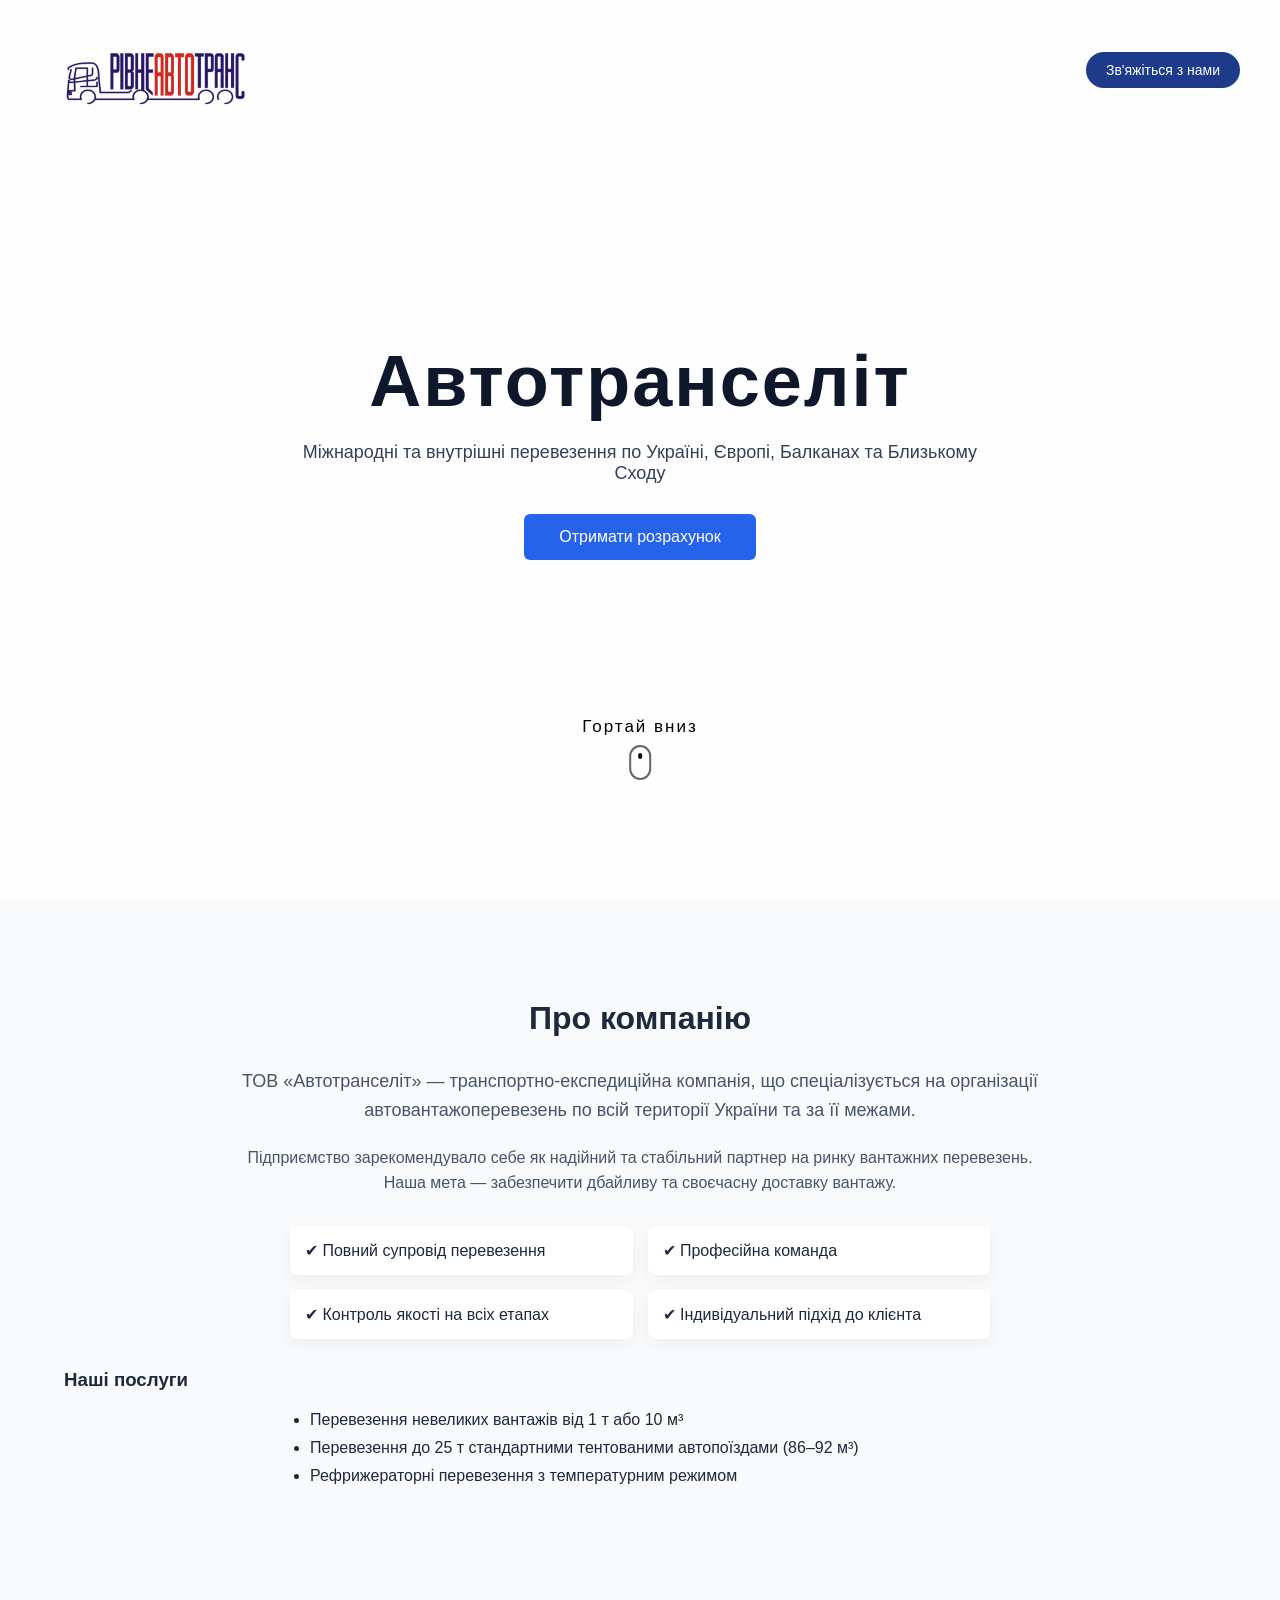
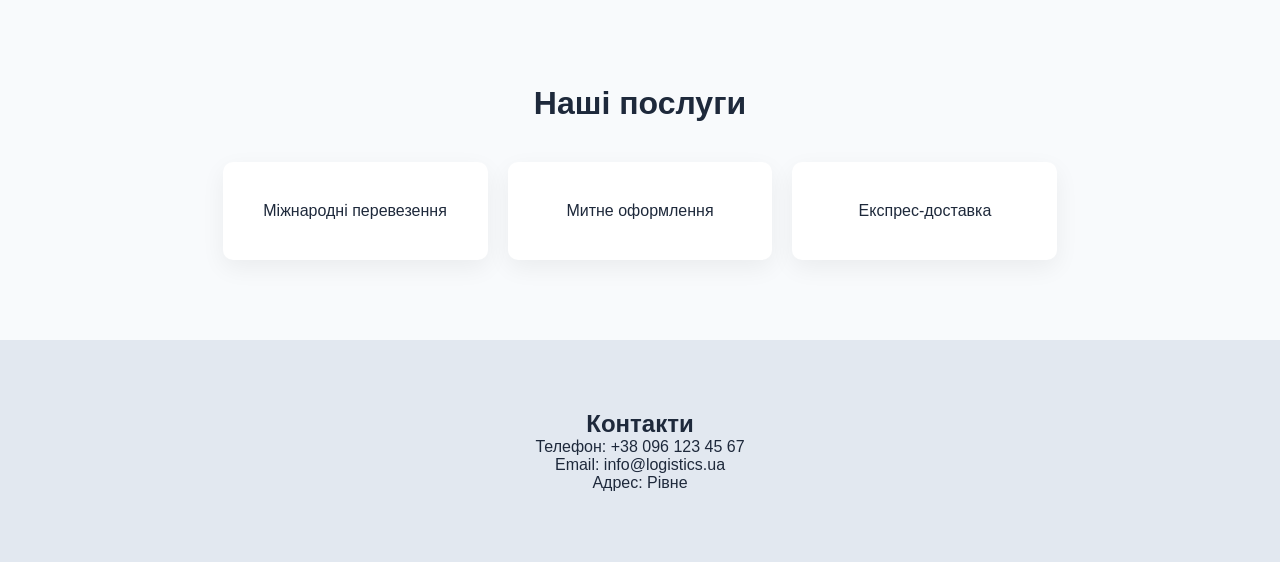
==== logistics_site/index.html @ 3e05ea36 "xz" ====
<!DOCTYPE html>
<html lang="ua">
<head>
    <meta charset="UTF-8">
    <meta name="viewport" content="width=device-width, initial-scale=1.0">
    <title>Логістична компанія</title>
    <link rel="stylesheet" href="style.css">
</head>
<body>

<header class="hero">

    <video autoplay muted loop playsinline class="video-bg">
        <source src="video/відео_стоянка.mp4" type="video/mp4">
    </video>

    <div class="overlay"></div>

    <div class="top-bar">
        <img src="images/photo_2026-02-17_17-40-34-removebg-preview.png" 
            alt="РівнеАвтоТранс" 
            class="logo">       

        <button class="header-btn">Зв'яжіться з нами</button>
    </div>


    <div class="hero-content">
        <h1 class="hero-title">Автотранселіт</h1>
        <p>Міжнародні та внутрішні перевезення по Україні, Європі, Балканах та Близькому Сходу</p>
        <button class="cta-btn">Отримати розрахунок</button>
    </div>

    <div class="scroll-indicator">
        <section id="contacts" class="services">
        <span>Гортай вниз</span>
        <div class="mouse"></div>
    </div>

</header>

<section class="about">
    <div class="container">

        <h2>Про компанію</h2>

        <p class="about-intro">
            ТОВ «Автотранселіт» — транспортно-експедиційна компанія,
            що спеціалізується на організації автовантажоперевезень
            по всій території України та за її межами.
        </p>

        <p>
            Підприємство зарекомендувало себе як надійний та стабільний
            партнер на ринку вантажних перевезень. Наша мета —
            забезпечити дбайливу та своєчасну доставку вантажу.
        </p>

        <div class="about-features">
            <div>✔ Повний супровід перевезення</div>
            <div>✔ Професійна команда</div>
            <div>✔ Контроль якості на всіх етапах</div>
            <div>✔ Індивідуальний підхід до клієнта</div>
        </div>

        <h3>Наші послуги</h3>

        <ul class="about-services">
            <li>Перевезення невеликих вантажів від 1 т або 10 м³</li>
            <li>Перевезення до 25 т стандартними тентованими автопоїздами (86–92 м³)</li>
            <li>Рефрижераторні перевезення з температурним режимом</li>
        </ul>

    </div>
</section>

<section class="services">
    <div class="container">
        <h2>Наші послуги</h2>
        <div class="service-list">
            <div class="card">Міжнародні перевезення</div>
            <div class="card">Митне оформлення</div>
            <div class="card">Експрес-доставка</div>
        </div>
    </div>
</section>

<section id="contacts" class="contacts">
    <div class="container">
        <h2>Контакти</h2>
        <p>Телефон: +38 096 123 45 67</p>
        <p>Email: info@logistics.ua</p>
        <p>Адрес: Рівне</p>
    </div>
</section>

<div class="modal" id="modal">
    <div class="modal-content">
        <span class="close-btn">&times;</span>
        <h2>Отримати розрахунок</h2>
        
        <input type="text" id="name" placeholder="Ваше ім’я">
        <input type="tel" id="phone" placeholder="Ваш телефон">
        
        <button id="sendBtn">Відправити</button>
    </div>
</div>

<script src="script.js"></script>

</body>
</html>
---- logistics_site/style.css ----
* {
    margin: 0;
    padding: 0;
    box-sizing: border-box;
    font-family: 'Segoe UI', sans-serif;
}

body {
    background: #f8fafc;
    color: #1e293b;
}

.container {
    width: 90%;
    max-width: 1200px;
    margin: auto;
}

header {
    background: linear-gradient(rgba(255,255,255,0.85), rgba(255,255,255,0.85)),
                url('https://images.unsplash.com/photo-1501706362039-c6e8096f5b15?auto=format&fit=crop&w=1600&q=80');
    background-size: cover;
    background-position: center;
    padding: 140px 0;
    text-align: center;
}

header h1 {
    font-size: 48px;
    margin-bottom: 20px;
    color: #0f172a;
}

header p {
    font-size: 18px;
    max-width: 700px;
    margin: auto;
    color: #334155;
}

.cta-btn {
    margin-top: 30px;
    padding: 14px 35px;
    background: #2563eb;
    color: white;
    border: none;
    font-size: 16px;
    cursor: pointer;
    border-radius: 6px;
    transition: 0.3s;
}

.cta-btn:hover {
    background: #1d4ed8;
}

.services {
    padding: 80px 0;
    text-align: center;
}

.services h2 {
    font-size: 32px;
    margin-bottom: 40px;
}

.service-list {
    display: flex;
    gap: 20px;
    justify-content: center;
}

.card {
    background: white;
    padding: 40px 20px;
    width: 23%;
    border-radius: 10px;
    box-shadow: 0 8px 25px rgba(0,0,0,0.06);
    transition: 0.3s;
}

.card:hover {
    transform: translateY(-8px);
}

.contacts {
    background: #e2e8f0;
    padding: 70px 0;
    text-align: center;
}

.hero {
    position: relative;
    height: 100vh;
    overflow: hidden;
    display: flex;
    align-items: center;
    justify-content: center;
    text-align: center;
}

.video-bg {
    position: absolute;
    top: 50%;
    left: 50%;
    width: 100%;
    height: 100%;
    object-fit: cover;
    transform: translate(-50%, -50%);
    z-index: -2;
}

.overlay {
    position: absolute;
    width: 100%;
    height: 100%;
    background: rgba(0, 0, 0, 0); /* можеш зробити темніше */
    z-index: -1;
}

.hero-content {
    position: relative;
    z-index: 2;
}

.top-bar {
    position: absolute;
    top: 20px;
    left: 40px;
    z-index: 3;
}

.logo {
    width: 250px;
}

.hero-content {
    position: relative;
    z-index: 2;
    text-align: center;
    color: white;
}


.hero-title {
    font-size: 72px;
    font-weight: 900;
    letter-spacing: 2px;
}

.scroll-indicator {
    position: absolute;
    bottom: 40px;
    left: 50%;  
    transform: translateX(-50%);
    text-align: center;
    color: rgb(0, 0, 0);
    font-size: 17px;
    letter-spacing: 2px;
    cursor: pointer;
}

.scroll-indicator:hover {
    opacity: 0.7;
}

.mouse {
    width: 22px;
    height: 35px;
    border: 2px solid rgb(101, 101, 101);
    border-radius: 12px;
    margin: 8px auto 0;
    position: relative;
}

.mouse::after {
    content: "";
    width: 4px;
    height: 6px;
    background: rgb(0, 0, 0);
    position: absolute;
    top: 6px;
    left: 50%;
    transform: translateX(-50%);
    border-radius: 2px;
    animation: scrollAnim 1.5s infinite;
}

@keyframes scrollAnim {
    0% { opacity: 1; top: 6px; }
    100% { opacity: 0; top: 18px; }
}

html {
    scroll-behavior: smooth;
}

.modal {
    position: fixed;
    inset: 0;
    background: rgba(0, 0, 0, 0.55);
    backdrop-filter: blur(6px);
    display: none;
    align-items: center;
    justify-content: center;
    z-index: 1000;
}

.modal.active {
    display: flex;
}

.modal-content {
    position: relative;
    background: white;
    padding: 40px;
    width: 400px;
    border-radius: 14px;
    box-shadow: 0 25px 60px rgba(0,0,0,0.25);
    animation: modalFade 0.3s ease;
    text-align: center;
}

@keyframes modalFade {
    from {
        opacity: 0;
        transform: translateY(-20px) scale(0.95);
    }
    to {
        opacity: 1;
        transform: translateY(0) scale(1);
    }
}

.modal-content h2 {
    margin-bottom: 20px;
    font-size: 24px;
    color: #1e293b;
}

/* Інпути */
.modal-content input {
    width: 100%;
    padding: 14px 16px;
    margin: 10px 0;
    border: 1px solid #e2e8f0;
    border-radius: 8px;
    font-size: 15px;
    transition: 0.2s;
}

.modal-content input:focus {
    outline: none;
    border-color: #2563eb;
    box-shadow: 0 0 0 3px rgba(37,99,235,0.15);
}

/* Кнопка */
#sendBtn {
    width: 100%;
    padding: 14px;
    margin-top: 15px;
    border: none;
    border-radius: 8px;
    background: #1e3a8a;
    color: white;
    font-size: 16px;
    cursor: pointer;
    transition: 0.3s;
}

#sendBtn:hover {
    background: #1d4ed8;
}

/* Хрестик */
.close-btn {
    position: absolute;
    top: 15px;
    right: 18px;
    font-size: 22px;
    cursor: pointer;
    color: #64748b;
}

.close-btn:hover {
    color: #1e293b;
}

.top-bar {
    position: absolute;
    top: 20px;
    left: 40px;
    right: 40px;
    display: flex;
    justify-content: space-between;
    align-items: center;
    z-index: 3;
}

.header-btn {
    padding: 10px 20px;
    background: #1e3a8a;
    color: white;
    border: none;
    border-radius: 25px;
    font-size: 14px;
    cursor: pointer;
    transition: 0.3s;
}

.header-btn:hover {
    background: #1d4ed8;
}

@media (max-width: 1024px) {

    .hero-title {
        font-size: 48px;
    }

    .service-list {
        flex-wrap: wrap;
    }

    .card {
        width: 45%;
    }
}

@media (max-width: 768px) {
        .about-features {
        grid-template-columns: 1fr;
    }

    .about p {
        padding: 0 20px;
    }

    .hero-title {
        font-size: 36px;
        line-height: 1.2;
    }

    .hero-content p {
        font-size: 16px;
        padding: 0 20px;
    }

    .top-bar {
        left: 20px;
        right: 20px;
    }

    .logo {
        width: 180px;
    }

    .header-btn {
        padding: 8px 14px;
        font-size: 13px;
    }

    .service-list {
        flex-direction: column;
        align-items: center;
    }

    .card {
        width: 90%;
    }

    .modal-content {
        width: 90%;
        padding: 25px;
    }
}

@media (max-height: 500px) {
    .hero {
        height: auto;
        padding: 80px 0;
    }
}


.about {
    padding: 100px 0;
    background: #f8fafc;
}

.about h2 {
    text-align: center;
    font-size: 32px;
    margin-bottom: 30px;
}

.about-intro {
    font-size: 18px;
    font-weight: 500;
    margin-bottom: 20px;
    text-align: center;
}

.about p {
    max-width: 800px;
    margin: 0 auto 20px auto;
    text-align: center;
    line-height: 1.6;
    color: #475569;
}

.about-features {
    display: grid;
    grid-template-columns: repeat(2, 1fr);
    gap: 15px;
    max-width: 700px;
    margin: 30px auto;
}

.about-features div {
    background: white;
    padding: 15px;
    border-radius: 8px;
    box-shadow: 0 5px 15px rgba(0,0,0,0.05);
}

.about-services {
    max-width: 700px;
    margin: 20px auto;
    padding-left: 20px;
}

.about-services li {
    margin-bottom: 10px;
}
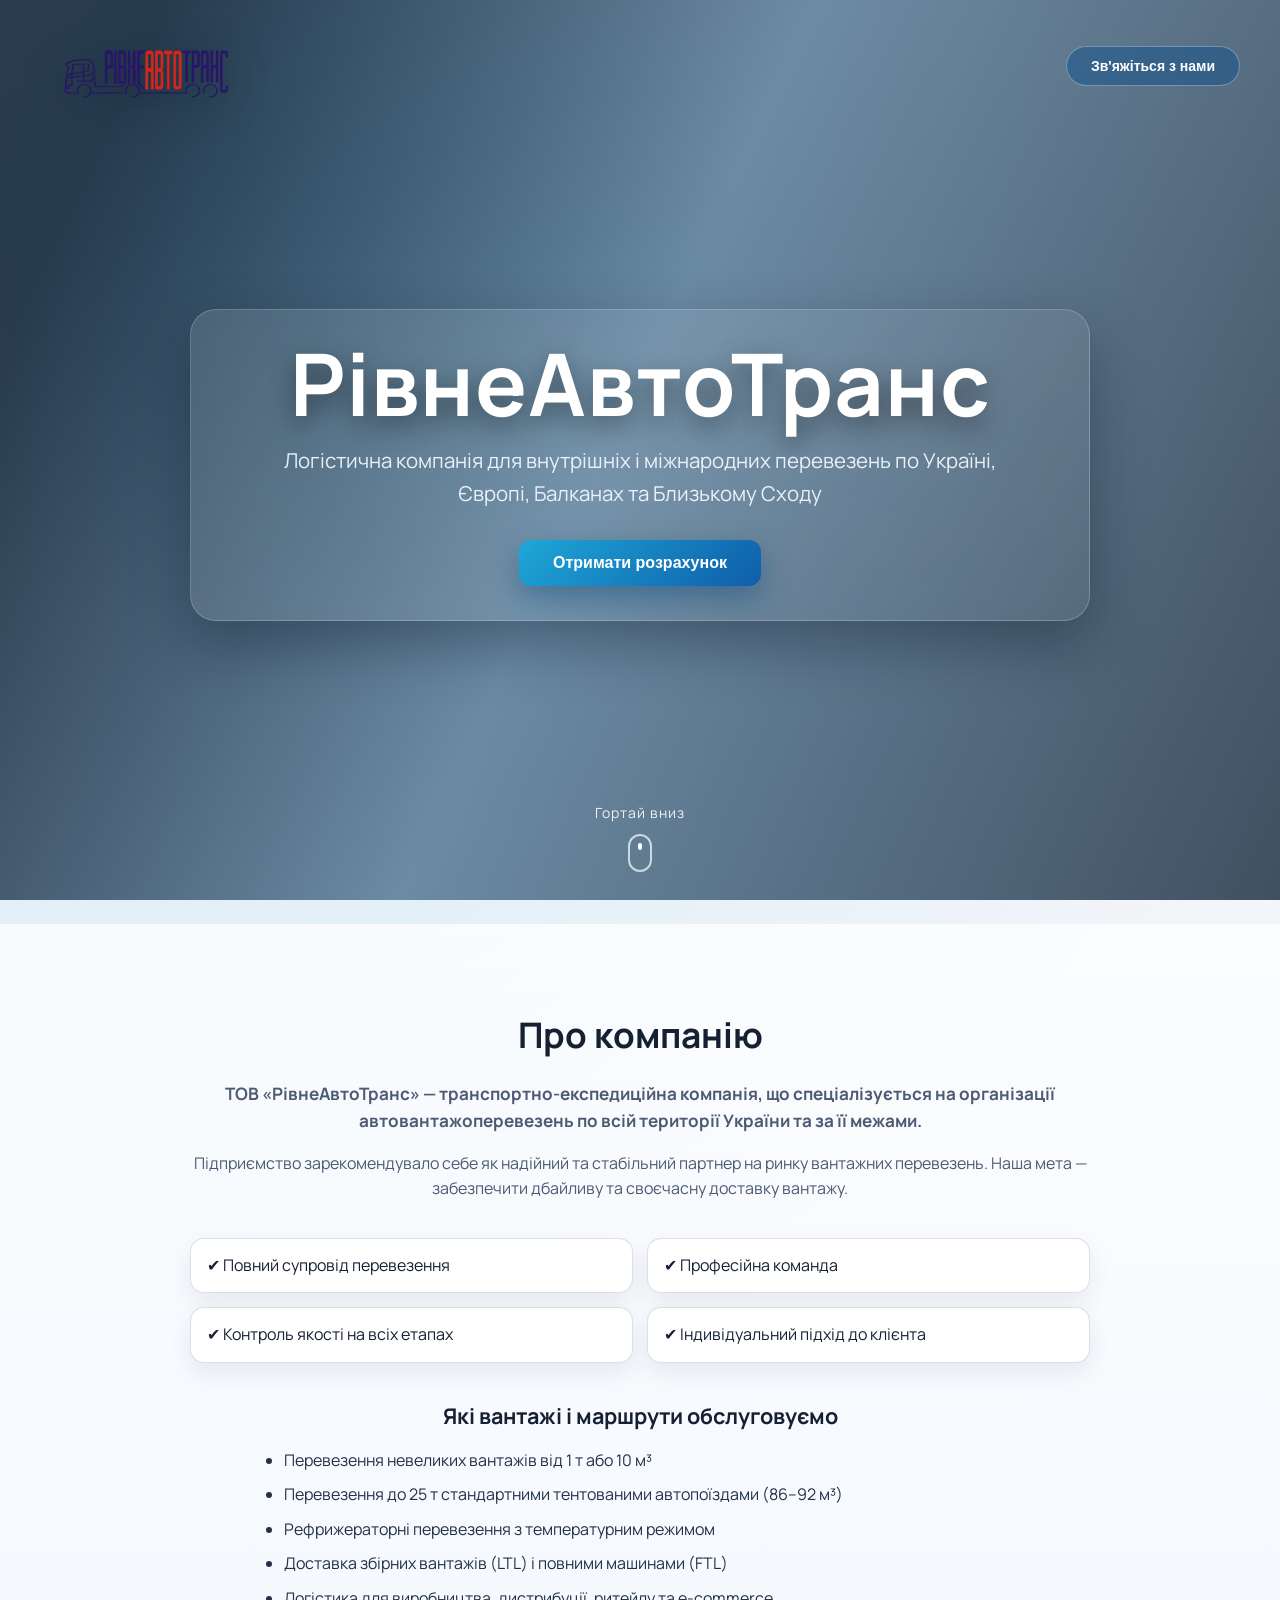
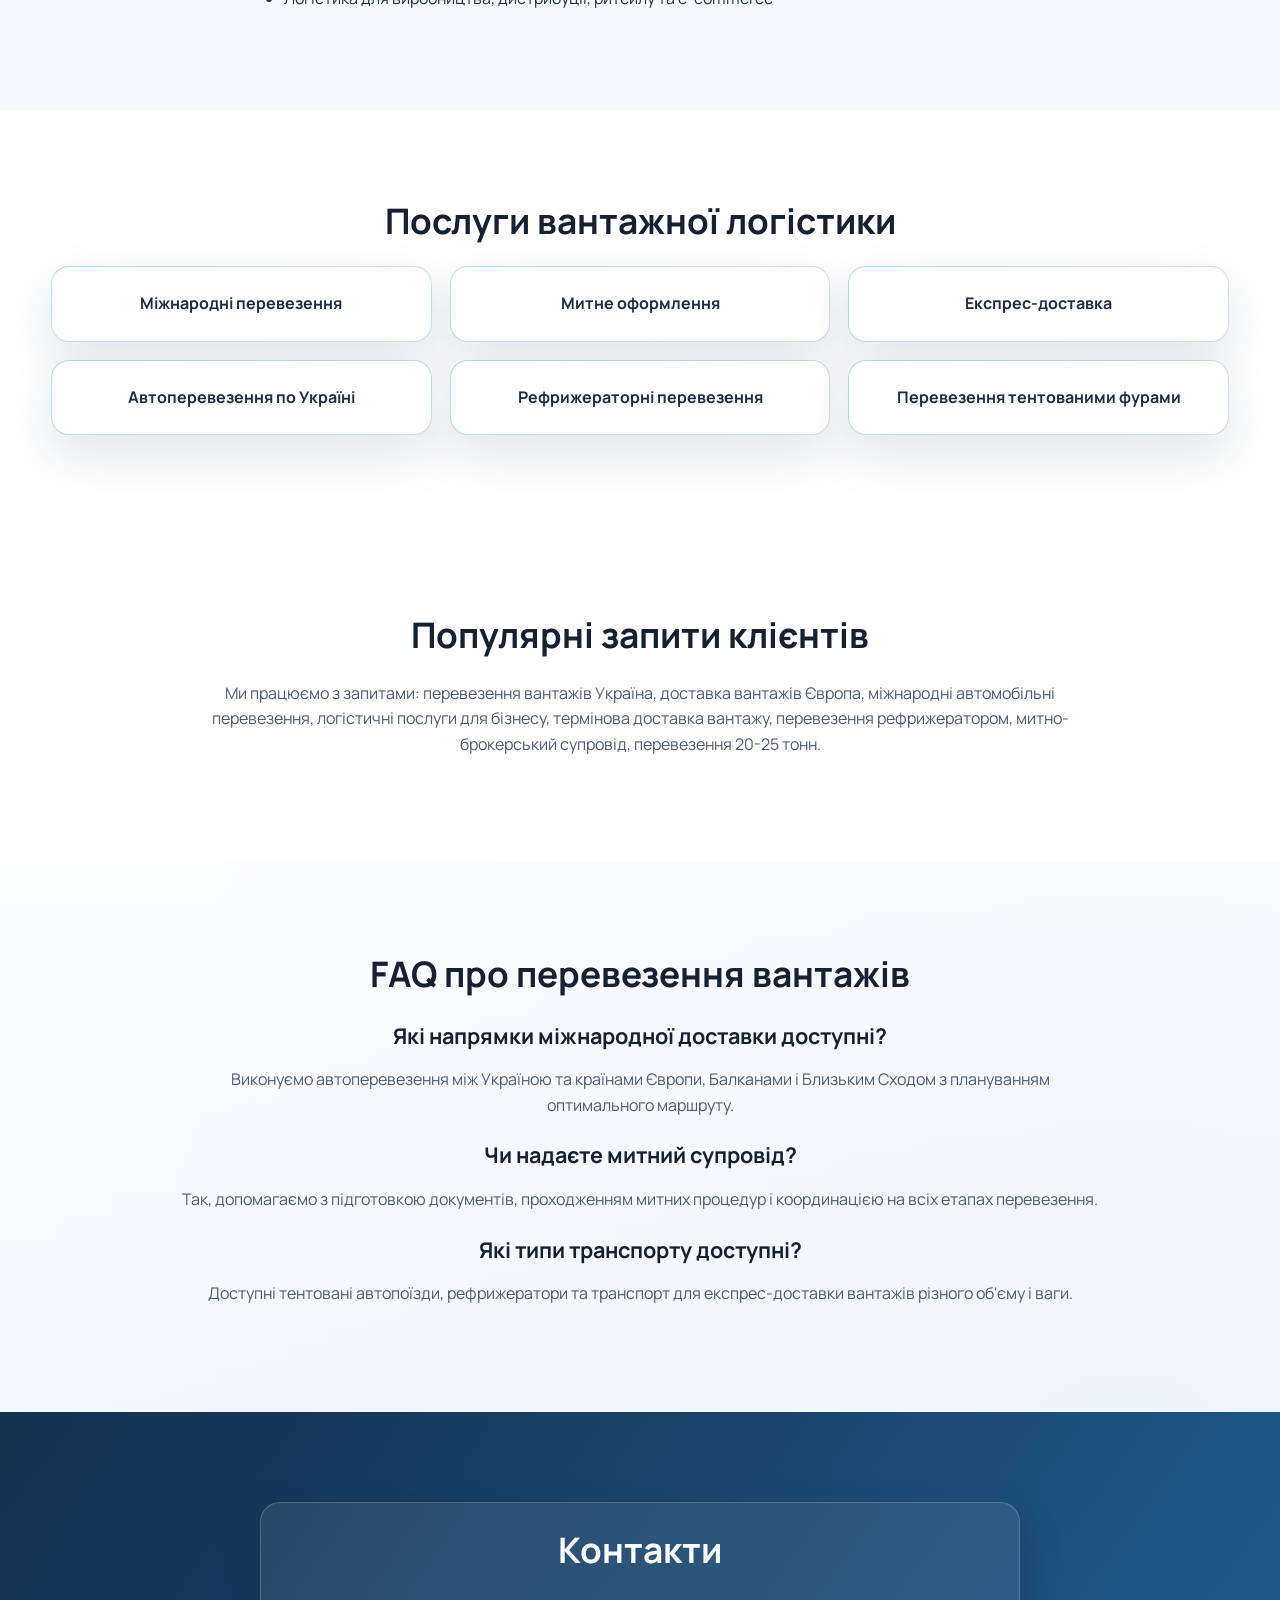
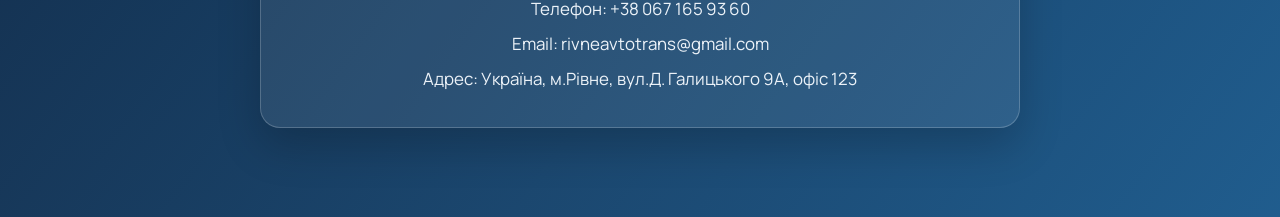
==== commit 987842af: "Update index.html and style.css for improved SEO and design enhancements" ====
--- a/logistics_site/index.html
+++ b/logistics_site/index.html
@@ -1,16 +1,46 @@
 <!DOCTYPE html>
-<html lang="ua">
+<html lang="uk">
 <head>
     <meta charset="UTF-8">
     <meta name="viewport" content="width=device-width, initial-scale=1.0">
-    <title>Логістична компанія</title>
+    <title>Вантажні перевезення по Україні та Європі | Міжнародна логістика і доставка</title>
+    <meta name="description" content="Вантажні автоперевезення по Україні, Європі, Балканах і Близькому Сходу: міжнародна логістика, рефрижераторні перевезення, тентовані фури, експрес-доставка, митний супровід.">
+    <meta name="robots" content="index, follow, max-snippet:-1, max-image-preview:large, max-video-preview:-1">
+    <meta name="keywords" content="вантажні перевезення, міжнародні перевезення, логістична компанія, автоперевезення Україна, доставка вантажів Європа, рефрижераторні перевезення, тентовані перевезення, митне оформлення, транспортно-експедиційні послуги, експрес-доставка, перевезення 20 тонн, перевезення 25 тонн, збірні вантажі">
+    <meta property="og:type" content="website">
+    <meta property="og:locale" content="uk_UA">
+    <meta property="og:title" content="Вантажні перевезення по Україні та Європі">
+    <meta property="og:description" content="Надійні міжнародні та внутрішні автоперевезення для бізнесу: від 1 до 25 тонн, FTL/LTL, рефрижератор, митний супровід.">
+    <meta property="og:image" content="images/photo_2026-02-17_17-40-34-removebg-preview.png">
+    <meta name="twitter:card" content="summary_large_image">
+    <link rel="preconnect" href="https://fonts.googleapis.com">
+    <link rel="preconnect" href="https://fonts.gstatic.com" crossorigin>
+    <link href="https://fonts.googleapis.com/css2?family=Archivo+Black&family=Manrope:wght@400;500;700;800&display=swap" rel="stylesheet">
     <link rel="stylesheet" href="style.css">
+    <script type="application/ld+json">
+    {
+      "@context": "https://schema.org",
+      "@type": "TransportationService",
+      "name": "Транспортно-експедиційні послуги",
+      "description": "Міжнародні та внутрішні вантажні перевезення автотранспортом по Україні, Європі, Балканах та Близькому Сходу.",
+      "telephone": "+380961234567",
+      "email": "info@logistics.ua",
+      "areaServed": ["Україна", "Європа", "Балкани", "Близький Схід"],
+      "serviceType": [
+        "Вантажні автоперевезення",
+        "Рефрижераторні перевезення",
+        "Експрес-доставка",
+        "Митний супровід"
+      ]
+    }
+    </script>
 </head>
 <body>
 
 <header class="hero">
 
     <video autoplay muted loop playsinline class="video-bg">
+        <source src="video/Відео_без_звуку_за_запитом.mp4" type="video/mp4">
         <source src="video/відео_стоянка.mp4" type="video/mp4">
     </video>
 
@@ -18,34 +48,34 @@
 
     <div class="top-bar">
         <img src="images/photo_2026-02-17_17-40-34-removebg-preview.png" 
-            alt="РівнеАвтоТранс" 
+            alt="Логотип транспортно-логістичної компанії" 
             class="logo">       
 
-        <button class="header-btn">Зв'яжіться з нами</button>
+        <button class="header-btn" type="button">Зв'яжіться з нами</button>
     </div>
 
 
     <div class="hero-content">
-        <h1 class="hero-title">Автотранселіт</h1>
-        <p>Міжнародні та внутрішні перевезення по Україні, Європі, Балканах та Близькому Сходу</p>
-        <button class="cta-btn">Отримати розрахунок</button>
+        <h1 class="hero-title">РівнеАвтоТранс</h1>
+        <p>Логістична компанія для внутрішніх і міжнародних перевезень по Україні, Європі, Балканах та Близькому Сходу</p>
+        <button class="cta-btn" type="button">Отримати розрахунок</button>
     </div>
 
     <div class="scroll-indicator">
-        <section id="contacts" class="services">
         <span>Гортай вниз</span>
         <div class="mouse"></div>
     </div>
 
 </header>
 
+<main>
 <section class="about">
     <div class="container">
 
         <h2>Про компанію</h2>
 
         <p class="about-intro">
-            ТОВ «Автотранселіт» — транспортно-експедиційна компанія,
+            ТОВ «РівнеАвтоТранс» — транспортно-експедиційна компанія,
             що спеціалізується на організації автовантажоперевезень
             по всій території України та за її межами.
         </p>
@@ -63,12 +93,14 @@
             <div>✔ Індивідуальний підхід до клієнта</div>
         </div>
 
-        <h3>Наші послуги</h3>
+        <h3>Які вантажі і маршрути обслуговуємо</h3>
 
         <ul class="about-services">
             <li>Перевезення невеликих вантажів від 1 т або 10 м³</li>
             <li>Перевезення до 25 т стандартними тентованими автопоїздами (86–92 м³)</li>
             <li>Рефрижераторні перевезення з температурним режимом</li>
+            <li>Доставка збірних вантажів (LTL) і повними машинами (FTL)</li>
+            <li>Логістика для виробництва, дистрибуції, ритейлу та e-commerce</li>
         </ul>
 
     </div>
@@ -76,23 +108,46 @@
 
 <section class="services">
     <div class="container">
-        <h2>Наші послуги</h2>
+        <h2>Послуги вантажної логістики</h2>
         <div class="service-list">
             <div class="card">Міжнародні перевезення</div>
             <div class="card">Митне оформлення</div>
             <div class="card">Експрес-доставка</div>
+            <div class="card">Автоперевезення по Україні</div>
+            <div class="card">Рефрижераторні перевезення</div>
+            <div class="card">Перевезення тентованими фурами</div>
         </div>
+    </div>
+</section>
+
+<section class="services">
+    <div class="container">
+        <h2>Популярні запити клієнтів</h2>
+        <p>Ми працюємо з запитами: перевезення вантажів Україна, доставка вантажів Європа, міжнародні автомобільні перевезення, логістичні послуги для бізнесу, термінова доставка вантажу, перевезення рефрижератором, митно-брокерський супровід, перевезення 20-25 тонн.</p>
+    </div>
+</section>
+
+<section class="about">
+    <div class="container">
+        <h2>FAQ про перевезення вантажів</h2>
+        <h3>Які напрямки міжнародної доставки доступні?</h3>
+        <p>Виконуємо автоперевезення між Україною та країнами Європи, Балканами і Близьким Сходом з плануванням оптимального маршруту.</p>
+        <h3>Чи надаєте митний супровід?</h3>
+        <p>Так, допомагаємо з підготовкою документів, проходженням митних процедур і координацією на всіх етапах перевезення.</p>
+        <h3>Які типи транспорту доступні?</h3>
+        <p>Доступні тентовані автопоїзди, рефрижератори та транспорт для експрес-доставки вантажів різного об'єму і ваги.</p>
     </div>
 </section>
 
 <section id="contacts" class="contacts">
     <div class="container">
         <h2>Контакти</h2>
-        <p>Телефон: +38 096 123 45 67</p>
-        <p>Email: info@logistics.ua</p>
-        <p>Адрес: Рівне</p>
+        <p>Телефон: +38 067 165 93 60</p>
+        <p>Email: rivneavtotrans@gmail.com</p>
+        <p>Адрес: Україна, м.Рівне, вул.Д. Галицького 9А, офіс 123</p>
     </div>
 </section>
+</main>
 
 <div class="modal" id="modal">
     <div class="modal-content">
--- a/logistics_site/style.css
+++ b/logistics_site/style.css
@@ -1,208 +1,325 @@
+:root {
+    --bg: #f2f5fa;
+    --text: #162033;
+    --muted: #4d5a73;
+    --primary: #0f5ea8;
+    --primary-dark: #0a437b;
+    --accent: #1ea7d8;
+    --card: #ffffff;
+    --line: rgba(16, 52, 86, 0.15);
+    --shadow: 0 20px 50px rgba(13, 38, 62, 0.12);
+}
+
 * {
     margin: 0;
     padding: 0;
     box-sizing: border-box;
-    font-family: 'Segoe UI', sans-serif;
+}
+
+html {
+    scroll-behavior: smooth;
 }
 
 body {
-    background: #f8fafc;
-    color: #1e293b;
+    font-family: "Manrope", "Segoe UI", sans-serif;
+    background:
+        radial-gradient(circle at 12% 10%, rgba(30, 167, 216, 0.14), transparent 36%),
+        radial-gradient(circle at 88% 90%, rgba(15, 94, 168, 0.14), transparent 34%),
+        var(--bg);
+    color: var(--text);
+    line-height: 1.6;
 }
 
 .container {
-    width: 90%;
-    max-width: 1200px;
-    margin: auto;
-}
-
-header {
-    background: linear-gradient(rgba(255,255,255,0.85), rgba(255,255,255,0.85)),
-                url('https://images.unsplash.com/photo-1501706362039-c6e8096f5b15?auto=format&fit=crop&w=1600&q=80');
-    background-size: cover;
-    background-position: center;
-    padding: 140px 0;
-    text-align: center;
-}
-
-header h1 {
-    font-size: 48px;
-    margin-bottom: 20px;
-    color: #0f172a;
-}
-
-header p {
-    font-size: 18px;
-    max-width: 700px;
-    margin: auto;
-    color: #334155;
-}
-
-.cta-btn {
-    margin-top: 30px;
-    padding: 14px 35px;
-    background: #2563eb;
-    color: white;
-    border: none;
-    font-size: 16px;
-    cursor: pointer;
-    border-radius: 6px;
-    transition: 0.3s;
-}
-
-.cta-btn:hover {
-    background: #1d4ed8;
-}
-
-.services {
-    padding: 80px 0;
-    text-align: center;
-}
-
-.services h2 {
-    font-size: 32px;
-    margin-bottom: 40px;
-}
-
-.service-list {
-    display: flex;
-    gap: 20px;
-    justify-content: center;
-}
-
-.card {
-    background: white;
-    padding: 40px 20px;
-    width: 23%;
-    border-radius: 10px;
-    box-shadow: 0 8px 25px rgba(0,0,0,0.06);
-    transition: 0.3s;
-}
-
-.card:hover {
-    transform: translateY(-8px);
-}
-
-.contacts {
-    background: #e2e8f0;
-    padding: 70px 0;
-    text-align: center;
+    width: min(1180px, 92%);
+    margin: 0 auto;
 }
 
 .hero {
     position: relative;
-    height: 100vh;
+    min-height: 100svh;
     overflow: hidden;
     display: flex;
     align-items: center;
     justify-content: center;
     text-align: center;
+    padding: 120px 0 90px;
 }
 
 .video-bg {
     position: absolute;
-    top: 50%;
-    left: 50%;
+    inset: 0;
     width: 100%;
     height: 100%;
     object-fit: cover;
-    transform: translate(-50%, -50%);
     z-index: -2;
+    filter: saturate(1.15) contrast(1.05) brightness(0.8);
 }
 
 .overlay {
     position: absolute;
-    width: 100%;
-    height: 100%;
-    background: rgba(0, 0, 0, 0); /* можеш зробити темніше */
+    inset: 0;
     z-index: -1;
+    background:
+        linear-gradient(115deg, rgba(5, 22, 42, 0.82) 10%, rgba(9, 56, 95, 0.55) 48%, rgba(7, 28, 48, 0.76) 100%),
+        radial-gradient(circle at 20% 18%, rgba(41, 183, 230, 0.22), transparent 38%);
+}
+
+.top-bar {
+    position: absolute;
+    top: 20px;
+    left: 40px;
+    right: 40px;
+    z-index: 3;
+    display: flex;
+    align-items: center;
+    justify-content: space-between;
+}
+
+.logo {
+    width: clamp(170px, 18vw, 260px);
+    filter: drop-shadow(0 8px 20px rgba(6, 17, 30, 0.4));
+}
+
+.header-btn {
+    border: 1px solid rgba(255, 255, 255, 0.32);
+    background: rgba(13, 80, 140, 0.46);
+    color: #fff;
+    border-radius: 999px;
+    padding: 11px 24px;
+    font-size: 14px;
+    font-weight: 700;
+    cursor: pointer;
+    transition: transform 0.25s ease, background 0.25s ease, border-color 0.25s ease;
+    backdrop-filter: blur(8px);
+}
+
+.header-btn:hover {
+    transform: translateY(-2px);
+    background: rgba(20, 120, 195, 0.58);
+    border-color: rgba(255, 255, 255, 0.6);
 }
 
 .hero-content {
     position: relative;
     z-index: 2;
-}
-
-.top-bar {
-    position: absolute;
-    top: 20px;
-    left: 40px;
+    color: #fff;
+    width: min(900px, 92%);
+    padding: 34px 30px;
+    border-radius: 26px;
+    border: 1px solid rgba(255, 255, 255, 0.2);
+    background: linear-gradient(145deg, rgba(255, 255, 255, 0.12), rgba(255, 255, 255, 0.04));
+    backdrop-filter: blur(8px);
+    box-shadow: 0 24px 55px rgba(7, 18, 35, 0.34);
+    animation: heroUp 0.8s ease forwards;
+}
+
+.hero-title {
+    font-family: "Archivo Black", "Manrope", sans-serif;
+    font-size: clamp(2.4rem, 8vw, 5.4rem);
+    line-height: 1;
+    letter-spacing: 1px;
+    margin-bottom: 14px;
+    text-shadow: 0 10px 26px rgba(0, 0, 0, 0.44);
+}
+
+.hero-content p {
+    max-width: 760px;
+    margin: 0 auto;
+    font-size: clamp(1rem, 2.2vw, 1.28rem);
+    color: rgba(240, 247, 255, 0.95);
+}
+
+.cta-btn {
+    margin-top: 30px;
+    border: none;
+    border-radius: 12px;
+    padding: 14px 34px;
+    font-size: 16px;
+    font-weight: 800;
+    color: #fff;
+    background: linear-gradient(135deg, var(--accent), var(--primary));
+    cursor: pointer;
+    transition: transform 0.25s ease, box-shadow 0.25s ease;
+    box-shadow: 0 12px 30px rgba(6, 70, 124, 0.45);
+}
+
+.cta-btn:hover {
+    transform: translateY(-2px);
+    box-shadow: 0 18px 36px rgba(7, 90, 160, 0.5);
+}
+
+.scroll-indicator {
+    position: absolute;
+    bottom: 28px;
+    left: 50%;
+    transform: translateX(-50%);
+    text-align: center;
+    color: rgba(255, 255, 255, 0.9);
+    font-size: 14px;
+    letter-spacing: 1px;
+    cursor: pointer;
     z-index: 3;
 }
 
-.logo {
-    width: 250px;
-}
-
-.hero-content {
-    position: relative;
-    z-index: 2;
-    text-align: center;
-    color: white;
-}
-
-
-.hero-title {
-    font-size: 72px;
-    font-weight: 900;
-    letter-spacing: 2px;
-}
-
-.scroll-indicator {
-    position: absolute;
-    bottom: 40px;
-    left: 50%;  
-    transform: translateX(-50%);
-    text-align: center;
-    color: rgb(0, 0, 0);
-    font-size: 17px;
-    letter-spacing: 2px;
-    cursor: pointer;
-}
-
 .scroll-indicator:hover {
-    opacity: 0.7;
+    opacity: 0.8;
 }
 
 .mouse {
-    width: 22px;
-    height: 35px;
-    border: 2px solid rgb(101, 101, 101);
-    border-radius: 12px;
-    margin: 8px auto 0;
+    width: 24px;
+    height: 38px;
+    border: 2px solid rgba(255, 255, 255, 0.7);
+    border-radius: 20px;
+    margin: 10px auto 0;
     position: relative;
 }
 
 .mouse::after {
     content: "";
     width: 4px;
-    height: 6px;
-    background: rgb(0, 0, 0);
-    position: absolute;
-    top: 6px;
+    height: 7px;
+    background: #fff;
+    position: absolute;
     left: 50%;
     transform: translateX(-50%);
-    border-radius: 2px;
-    animation: scrollAnim 1.5s infinite;
-}
-
-@keyframes scrollAnim {
-    0% { opacity: 1; top: 6px; }
-    100% { opacity: 0; top: 18px; }
-}
-
-html {
-    scroll-behavior: smooth;
+    top: 7px;
+    border-radius: 5px;
+    animation: scrollAnim 1.4s infinite;
+}
+
+main {
+    padding: 24px 0 0;
+}
+
+.about,
+.services,
+.contacts {
+    padding: clamp(64px, 7vw, 95px) 0;
+}
+
+.about {
+    background: linear-gradient(180deg, rgba(255, 255, 255, 0.76) 0%, rgba(245, 249, 255, 0.86) 100%);
+}
+
+.about h2,
+.services h2,
+.contacts h2 {
+    text-align: center;
+    font-size: clamp(1.7rem, 3.8vw, 2.2rem);
+    line-height: 1.2;
+    margin-bottom: 24px;
+}
+
+.about-intro {
+    max-width: 860px;
+    margin: 0 auto 14px;
+    text-align: center;
+    font-size: 1.07rem;
+    font-weight: 700;
+}
+
+.about p,
+.services p {
+    max-width: 920px;
+    margin: 0 auto 16px;
+    text-align: center;
+    color: var(--muted);
+}
+
+.about-features {
+    max-width: 900px;
+    margin: 36px auto;
+    display: grid;
+    grid-template-columns: repeat(2, minmax(220px, 1fr));
+    gap: 14px;
+}
+
+.about-features div {
+    background: var(--card);
+    border: 1px solid var(--line);
+    border-radius: 14px;
+    padding: 14px 16px;
+    box-shadow: 0 10px 24px rgba(12, 41, 67, 0.08);
+}
+
+.about h3 {
+    margin: 20px 0 14px;
+    text-align: center;
+    font-size: 1.35rem;
+}
+
+.about-services {
+    max-width: 760px;
+    margin: 0 auto;
+    padding-left: 24px;
+}
+
+.about-services li {
+    margin-bottom: 9px;
+    color: #233147;
+}
+
+.services {
+    background: #fff;
+}
+
+.service-list {
+    display: grid;
+    grid-template-columns: repeat(3, minmax(220px, 1fr));
+    gap: 18px;
+}
+
+.card {
+    background:
+        linear-gradient(#fff, #fff) padding-box,
+        linear-gradient(130deg, rgba(30, 167, 216, 0.35), rgba(15, 94, 168, 0.2)) border-box;
+    border: 1px solid transparent;
+    border-radius: 18px;
+    padding: 24px 20px;
+    text-align: center;
+    font-weight: 700;
+    color: #1b2e45;
+    box-shadow: var(--shadow);
+    transition: transform 0.25s ease, box-shadow 0.25s ease;
+}
+
+.card:hover {
+    transform: translateY(-6px);
+    box-shadow: 0 24px 52px rgba(11, 35, 60, 0.18);
+}
+
+.contacts {
+    background:
+        linear-gradient(125deg, rgba(10, 38, 70, 0.95), rgba(16, 81, 133, 0.92)),
+        radial-gradient(circle at 10% 20%, rgba(30, 167, 216, 0.25), transparent 42%);
+    color: #fff;
+}
+
+.contacts .container {
+    max-width: 760px;
+    border-radius: 20px;
+    padding: 26px 20px;
+    background: rgba(255, 255, 255, 0.08);
+    border: 1px solid rgba(255, 255, 255, 0.2);
+    box-shadow: 0 18px 44px rgba(0, 0, 0, 0.2);
+}
+
+.contacts p {
+    text-align: center;
+    margin-bottom: 8px;
+    color: rgba(247, 251, 255, 0.95);
+    font-size: 1.06rem;
 }
 
 .modal {
     position: fixed;
     inset: 0;
-    background: rgba(0, 0, 0, 0.55);
-    backdrop-filter: blur(6px);
     display: none;
     align-items: center;
     justify-content: center;
+    background: rgba(5, 19, 36, 0.56);
+    backdrop-filter: blur(5px);
     z-index: 1000;
 }
 
@@ -211,20 +328,92 @@
 }
 
 .modal-content {
+    width: min(410px, 92%);
+    background: #fff;
+    border-radius: 16px;
+    padding: 34px 26px 26px;
+    box-shadow: 0 26px 52px rgba(8, 25, 44, 0.34);
+    animation: modalFade 0.3s ease;
+    text-align: center;
     position: relative;
-    background: white;
-    padding: 40px;
-    width: 400px;
-    border-radius: 14px;
-    box-shadow: 0 25px 60px rgba(0,0,0,0.25);
-    animation: modalFade 0.3s ease;
-    text-align: center;
+}
+
+.modal-content h2 {
+    font-size: 1.5rem;
+    margin-bottom: 16px;
+}
+
+.modal-content input {
+    width: 100%;
+    padding: 13px 14px;
+    margin: 8px 0;
+    border: 1px solid #c9d7ea;
+    border-radius: 10px;
+    font-size: 15px;
+}
+
+.modal-content input:focus {
+    outline: none;
+    border-color: var(--primary);
+    box-shadow: 0 0 0 3px rgba(15, 94, 168, 0.17);
+}
+
+#sendBtn {
+    width: 100%;
+    padding: 13px;
+    border: none;
+    border-radius: 10px;
+    margin-top: 10px;
+    font-size: 16px;
+    font-weight: 700;
+    color: #fff;
+    cursor: pointer;
+    background: linear-gradient(135deg, var(--primary), var(--primary-dark));
+}
+
+#sendBtn:hover {
+    filter: brightness(1.05);
+}
+
+.close-btn {
+    position: absolute;
+    top: 10px;
+    right: 15px;
+    font-size: 24px;
+    color: #6b7c98;
+    cursor: pointer;
+}
+
+.close-btn:hover {
+    color: #2b3c57;
+}
+
+@keyframes scrollAnim {
+    0% {
+        opacity: 1;
+        top: 7px;
+    }
+    100% {
+        opacity: 0;
+        top: 20px;
+    }
+}
+
+@keyframes heroUp {
+    from {
+        opacity: 0;
+        transform: translateY(16px);
+    }
+    to {
+        opacity: 1;
+        transform: translateY(0);
+    }
 }
 
 @keyframes modalFade {
     from {
         opacity: 0;
-        transform: translateY(-20px) scale(0.95);
+        transform: translateY(-18px) scale(0.97);
     }
     to {
         opacity: 1;
@@ -232,205 +421,46 @@
     }
 }
 
-.modal-content h2 {
-    margin-bottom: 20px;
-    font-size: 24px;
-    color: #1e293b;
-}
-
-/* Інпути */
-.modal-content input {
-    width: 100%;
-    padding: 14px 16px;
-    margin: 10px 0;
-    border: 1px solid #e2e8f0;
-    border-radius: 8px;
-    font-size: 15px;
-    transition: 0.2s;
-}
-
-.modal-content input:focus {
-    outline: none;
-    border-color: #2563eb;
-    box-shadow: 0 0 0 3px rgba(37,99,235,0.15);
-}
-
-/* Кнопка */
-#sendBtn {
-    width: 100%;
-    padding: 14px;
-    margin-top: 15px;
-    border: none;
-    border-radius: 8px;
-    background: #1e3a8a;
-    color: white;
-    font-size: 16px;
-    cursor: pointer;
-    transition: 0.3s;
-}
-
-#sendBtn:hover {
-    background: #1d4ed8;
-}
-
-/* Хрестик */
-.close-btn {
-    position: absolute;
-    top: 15px;
-    right: 18px;
-    font-size: 22px;
-    cursor: pointer;
-    color: #64748b;
-}
-
-.close-btn:hover {
-    color: #1e293b;
-}
-
-.top-bar {
-    position: absolute;
-    top: 20px;
-    left: 40px;
-    right: 40px;
-    display: flex;
-    justify-content: space-between;
-    align-items: center;
-    z-index: 3;
-}
-
-.header-btn {
-    padding: 10px 20px;
-    background: #1e3a8a;
-    color: white;
-    border: none;
-    border-radius: 25px;
-    font-size: 14px;
-    cursor: pointer;
-    transition: 0.3s;
-}
-
-.header-btn:hover {
-    background: #1d4ed8;
-}
-
-@media (max-width: 1024px) {
-
-    .hero-title {
-        font-size: 48px;
-    }
-
+@media (max-width: 980px) {
     .service-list {
-        flex-wrap: wrap;
-    }
-
-    .card {
-        width: 45%;
-    }
-}
-
-@media (max-width: 768px) {
-        .about-features {
+        grid-template-columns: repeat(2, minmax(220px, 1fr));
+    }
+
+    .hero-content {
+        width: min(840px, 94%);
+    }
+}
+
+@media (max-width: 760px) {
+    .top-bar {
+        top: 16px;
+        left: 16px;
+        right: 16px;
+    }
+
+    .header-btn {
+        padding: 9px 15px;
+        font-size: 12px;
+    }
+
+    .hero {
+        padding-top: 110px;
+    }
+
+    .hero-content {
+        padding: 26px 18px;
+        border-radius: 18px;
+    }
+
+    .about-features {
         grid-template-columns: 1fr;
     }
 
-    .about p {
-        padding: 0 20px;
-    }
-
-    .hero-title {
-        font-size: 36px;
-        line-height: 1.2;
-    }
-
-    .hero-content p {
-        font-size: 16px;
-        padding: 0 20px;
-    }
-
-    .top-bar {
-        left: 20px;
-        right: 20px;
-    }
-
-    .logo {
-        width: 180px;
-    }
-
-    .header-btn {
-        padding: 8px 14px;
-        font-size: 13px;
-    }
-
     .service-list {
-        flex-direction: column;
-        align-items: center;
-    }
-
-    .card {
-        width: 90%;
-    }
-
-    .modal-content {
-        width: 90%;
-        padding: 25px;
-    }
-}
-
-@media (max-height: 500px) {
-    .hero {
-        height: auto;
-        padding: 80px 0;
-    }
-}
-
-
-.about {
-    padding: 100px 0;
-    background: #f8fafc;
-}
-
-.about h2 {
-    text-align: center;
-    font-size: 32px;
-    margin-bottom: 30px;
-}
-
-.about-intro {
-    font-size: 18px;
-    font-weight: 500;
-    margin-bottom: 20px;
-    text-align: center;
-}
-
-.about p {
-    max-width: 800px;
-    margin: 0 auto 20px auto;
-    text-align: center;
-    line-height: 1.6;
-    color: #475569;
-}
-
-.about-features {
-    display: grid;
-    grid-template-columns: repeat(2, 1fr);
-    gap: 15px;
-    max-width: 700px;
-    margin: 30px auto;
-}
-
-.about-features div {
-    background: white;
-    padding: 15px;
-    border-radius: 8px;
-    box-shadow: 0 5px 15px rgba(0,0,0,0.05);
-}
-
-.about-services {
-    max-width: 700px;
-    margin: 20px auto;
-    padding-left: 20px;
-}
-
-.about-services li {
-    margin-bottom: 10px;
-}
+        grid-template-columns: 1fr;
+    }
+
+    .about-services {
+        padding-left: 18px;
+    }
+}
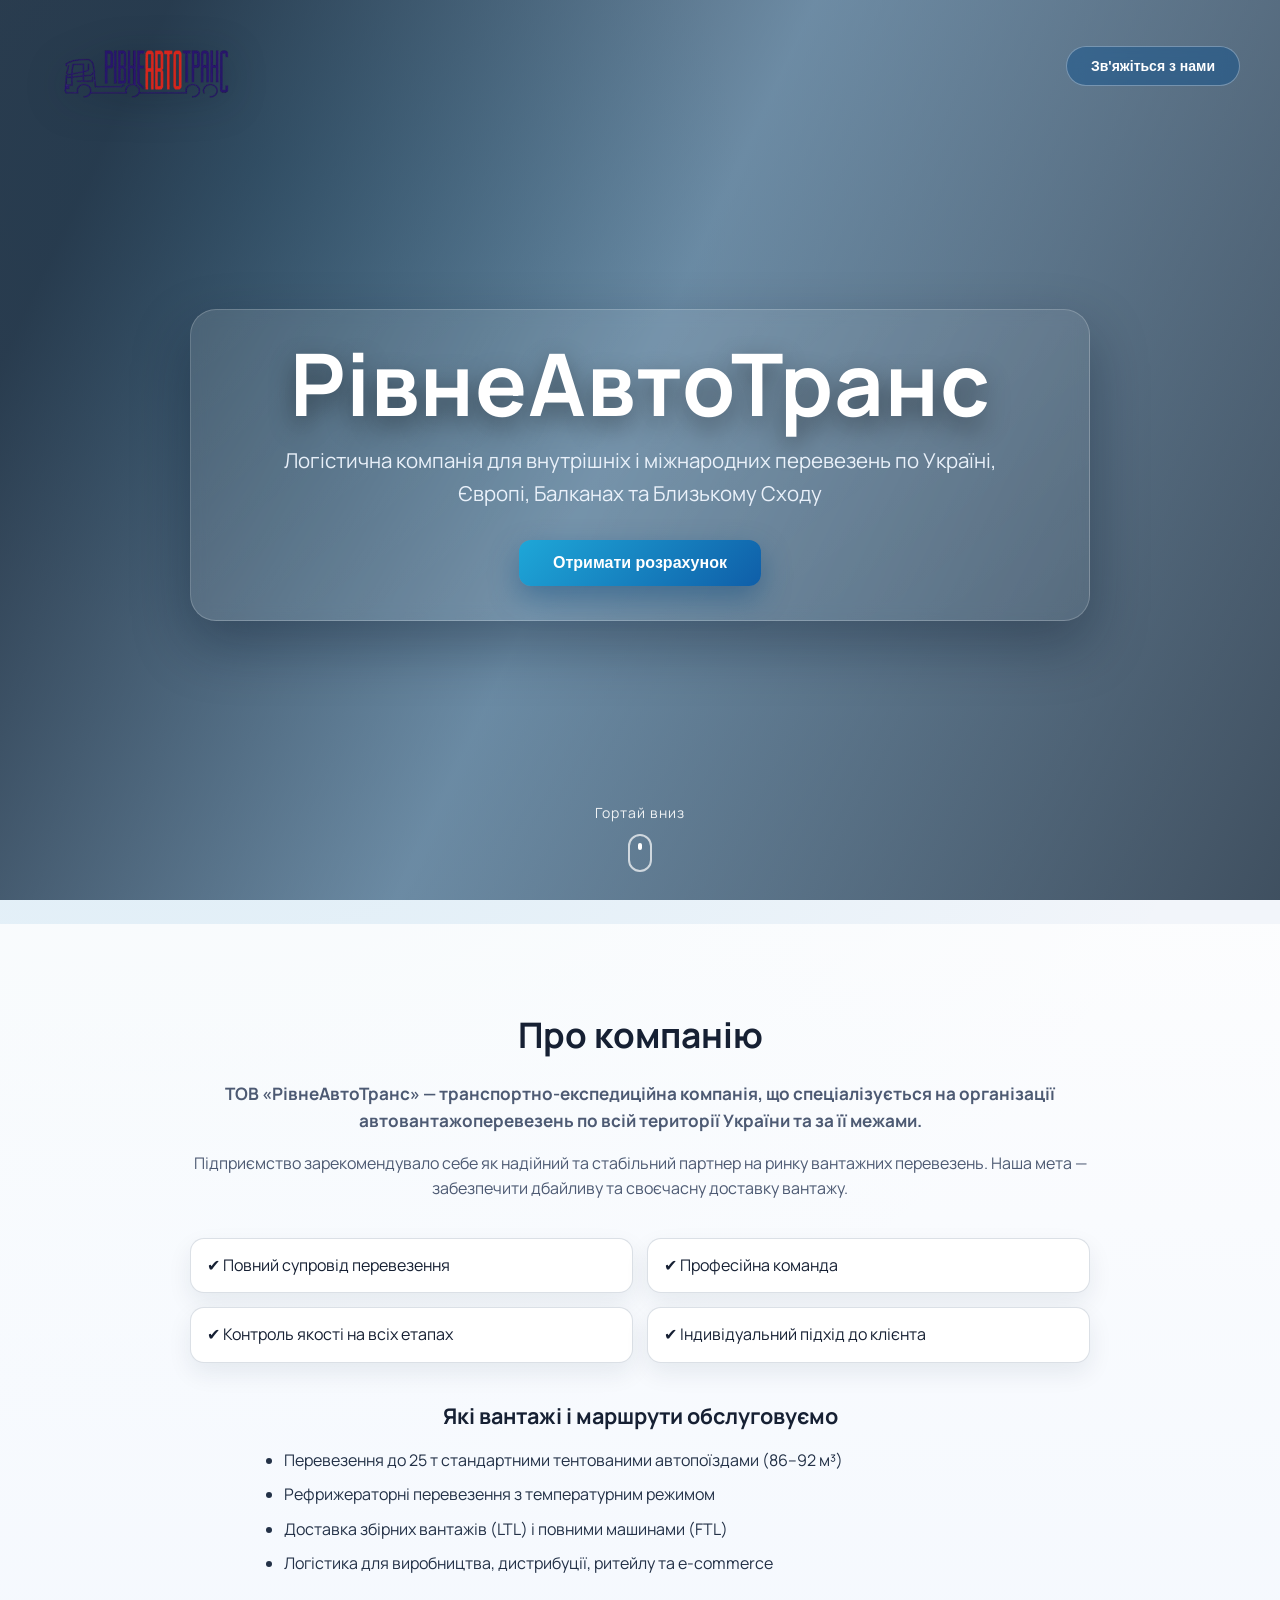
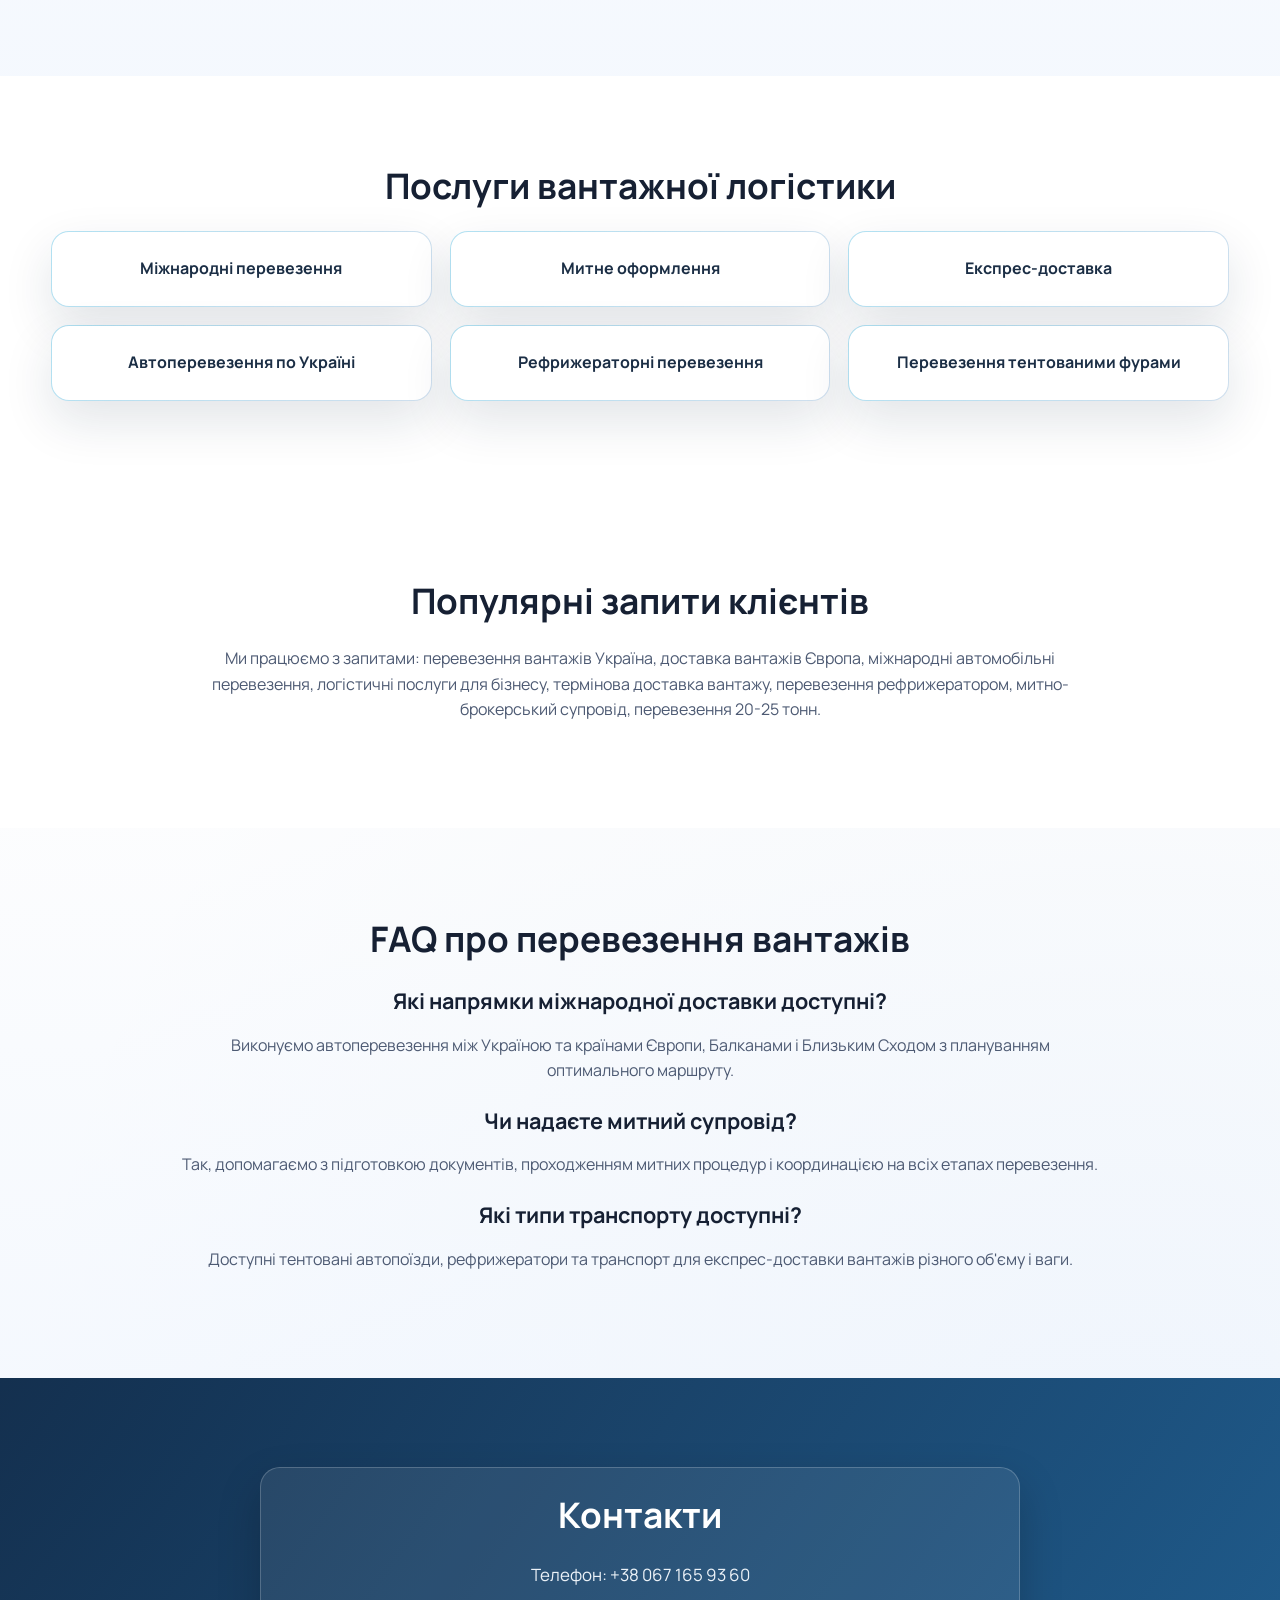
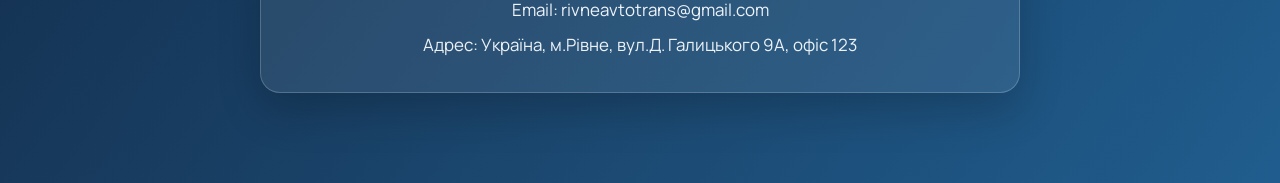
==== commit a17ad617: "Remove unnecessary list item from services section in index.html" ====
--- a/logistics_site/index.html
+++ b/logistics_site/index.html
@@ -4,6 +4,7 @@
     <meta charset="UTF-8">
     <meta name="viewport" content="width=device-width, initial-scale=1.0">
     <title>Вантажні перевезення по Україні та Європі | Міжнародна логістика і доставка</title>
+    <link rel="canonical" href="https://bogdank1337.github.io/rivneautotrans-site/">
     <meta name="description" content="Вантажні автоперевезення по Україні, Європі, Балканах і Близькому Сходу: міжнародна логістика, рефрижераторні перевезення, тентовані фури, експрес-доставка, митний супровід.">
     <meta name="robots" content="index, follow, max-snippet:-1, max-image-preview:large, max-video-preview:-1">
     <meta name="keywords" content="вантажні перевезення, міжнародні перевезення, логістична компанія, автоперевезення Україна, доставка вантажів Європа, рефрижераторні перевезення, тентовані перевезення, митне оформлення, транспортно-експедиційні послуги, експрес-доставка, перевезення 20 тонн, перевезення 25 тонн, збірні вантажі">
@@ -11,8 +12,10 @@
     <meta property="og:locale" content="uk_UA">
     <meta property="og:title" content="Вантажні перевезення по Україні та Європі">
     <meta property="og:description" content="Надійні міжнародні та внутрішні автоперевезення для бізнесу: від 1 до 25 тонн, FTL/LTL, рефрижератор, митний супровід.">
+    <meta property="og:url" content="https://bogdank1337.github.io/rivneautotrans-site/">
     <meta property="og:image" content="images/photo_2026-02-17_17-40-34-removebg-preview.png">
     <meta name="twitter:card" content="summary_large_image">
+    <link rel="icon" href="images/photo_2026-02-17_17-40-34-removebg-preview.png" type="image/png">
     <link rel="preconnect" href="https://fonts.googleapis.com">
     <link rel="preconnect" href="https://fonts.gstatic.com" crossorigin>
     <link href="https://fonts.googleapis.com/css2?family=Archivo+Black&family=Manrope:wght@400;500;700;800&display=swap" rel="stylesheet">
@@ -22,9 +25,10 @@
       "@context": "https://schema.org",
       "@type": "TransportationService",
       "name": "Транспортно-експедиційні послуги",
+      "url": "https://bogdank1337.github.io/rivneautotrans-site/",
       "description": "Міжнародні та внутрішні вантажні перевезення автотранспортом по Україні, Європі, Балканах та Близькому Сходу.",
-      "telephone": "+380961234567",
-      "email": "info@logistics.ua",
+      "telephone": "+380671659360",
+      "email": "rivneavtotrans@gmail.com",
       "areaServed": ["Україна", "Європа", "Балкани", "Близький Схід"],
       "serviceType": [
         "Вантажні автоперевезення",
@@ -39,7 +43,7 @@
 
 <header class="hero">
 
-    <video autoplay muted loop playsinline class="video-bg">
+    <video autoplay muted loop playsinline preload="metadata" class="video-bg">
         <source src="video/Відео_без_звуку_за_запитом.mp4" type="video/mp4">
         <source src="video/відео_стоянка.mp4" type="video/mp4">
     </video>
@@ -96,7 +100,6 @@
         <h3>Які вантажі і маршрути обслуговуємо</h3>
 
         <ul class="about-services">
-            <li>Перевезення невеликих вантажів від 1 т або 10 м³</li>
             <li>Перевезення до 25 т стандартними тентованими автопоїздами (86–92 м³)</li>
             <li>Рефрижераторні перевезення з температурним режимом</li>
             <li>Доставка збірних вантажів (LTL) і повними машинами (FTL)</li>
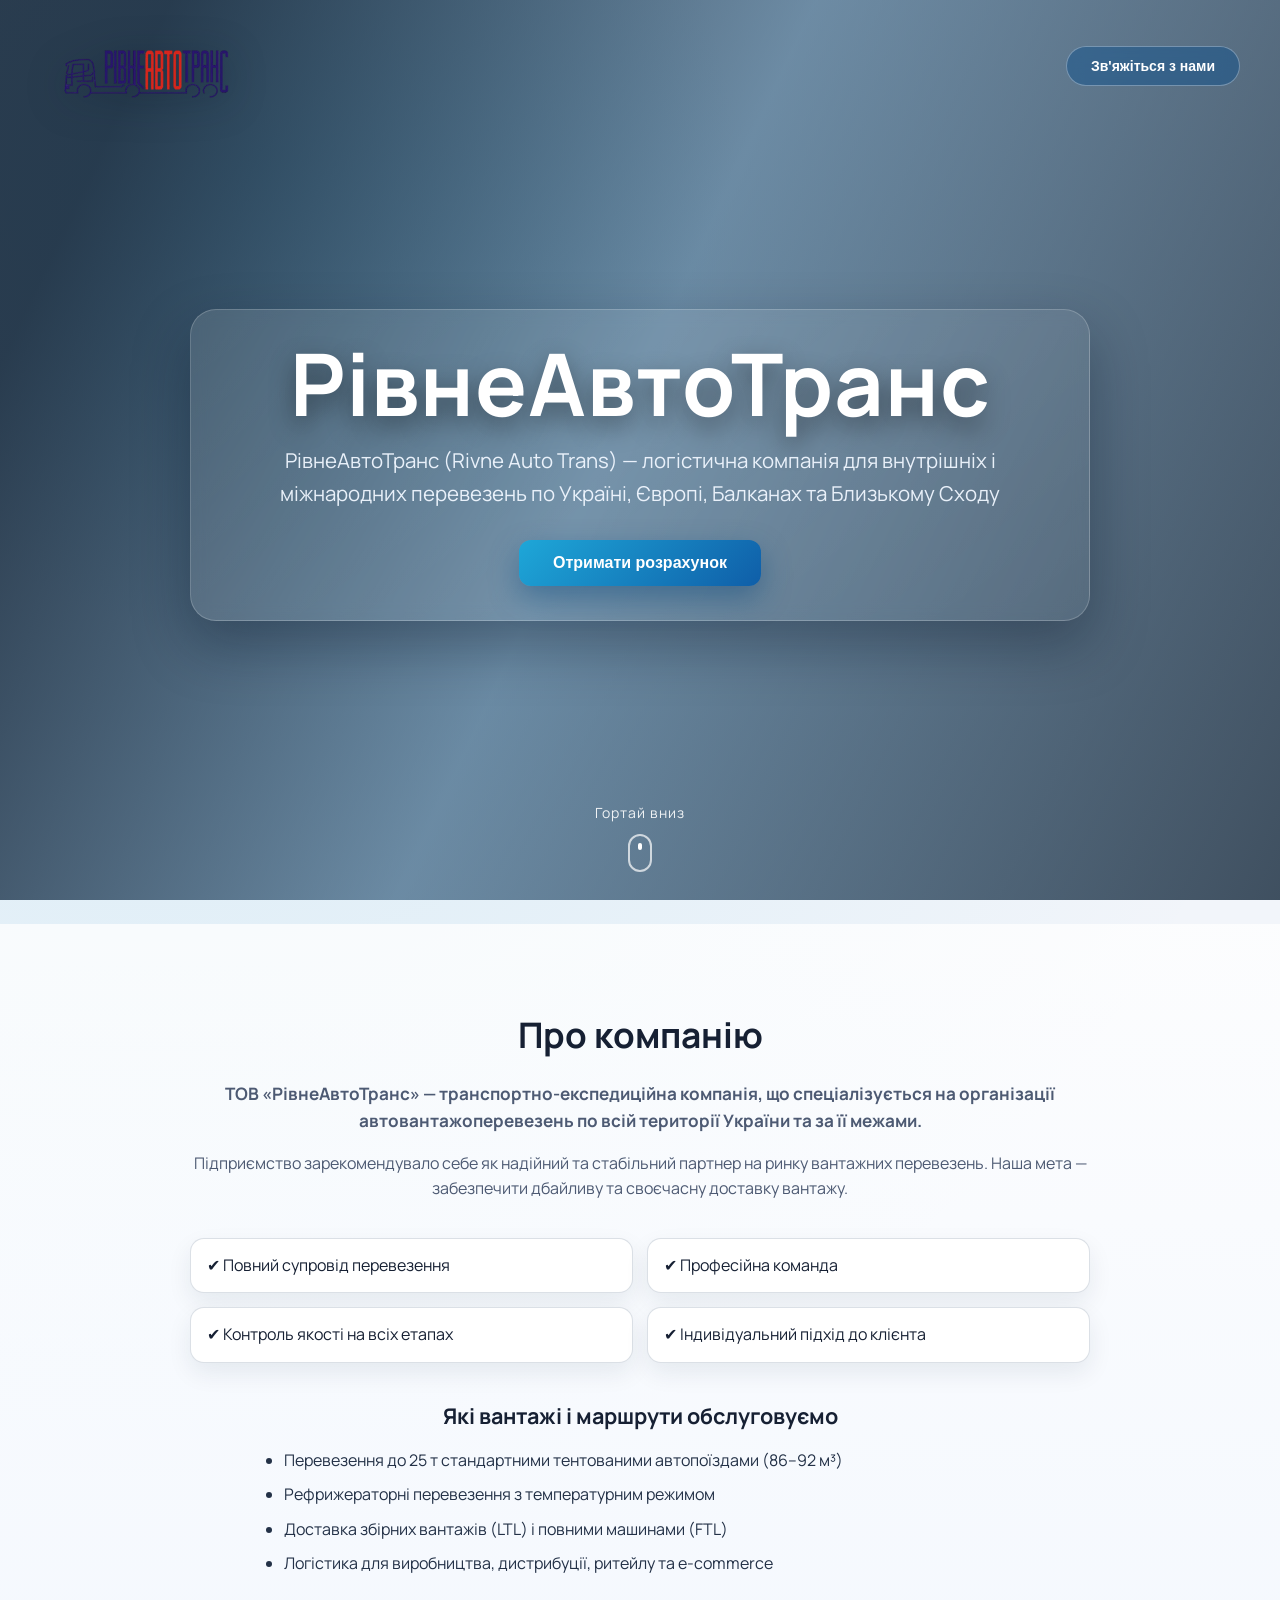
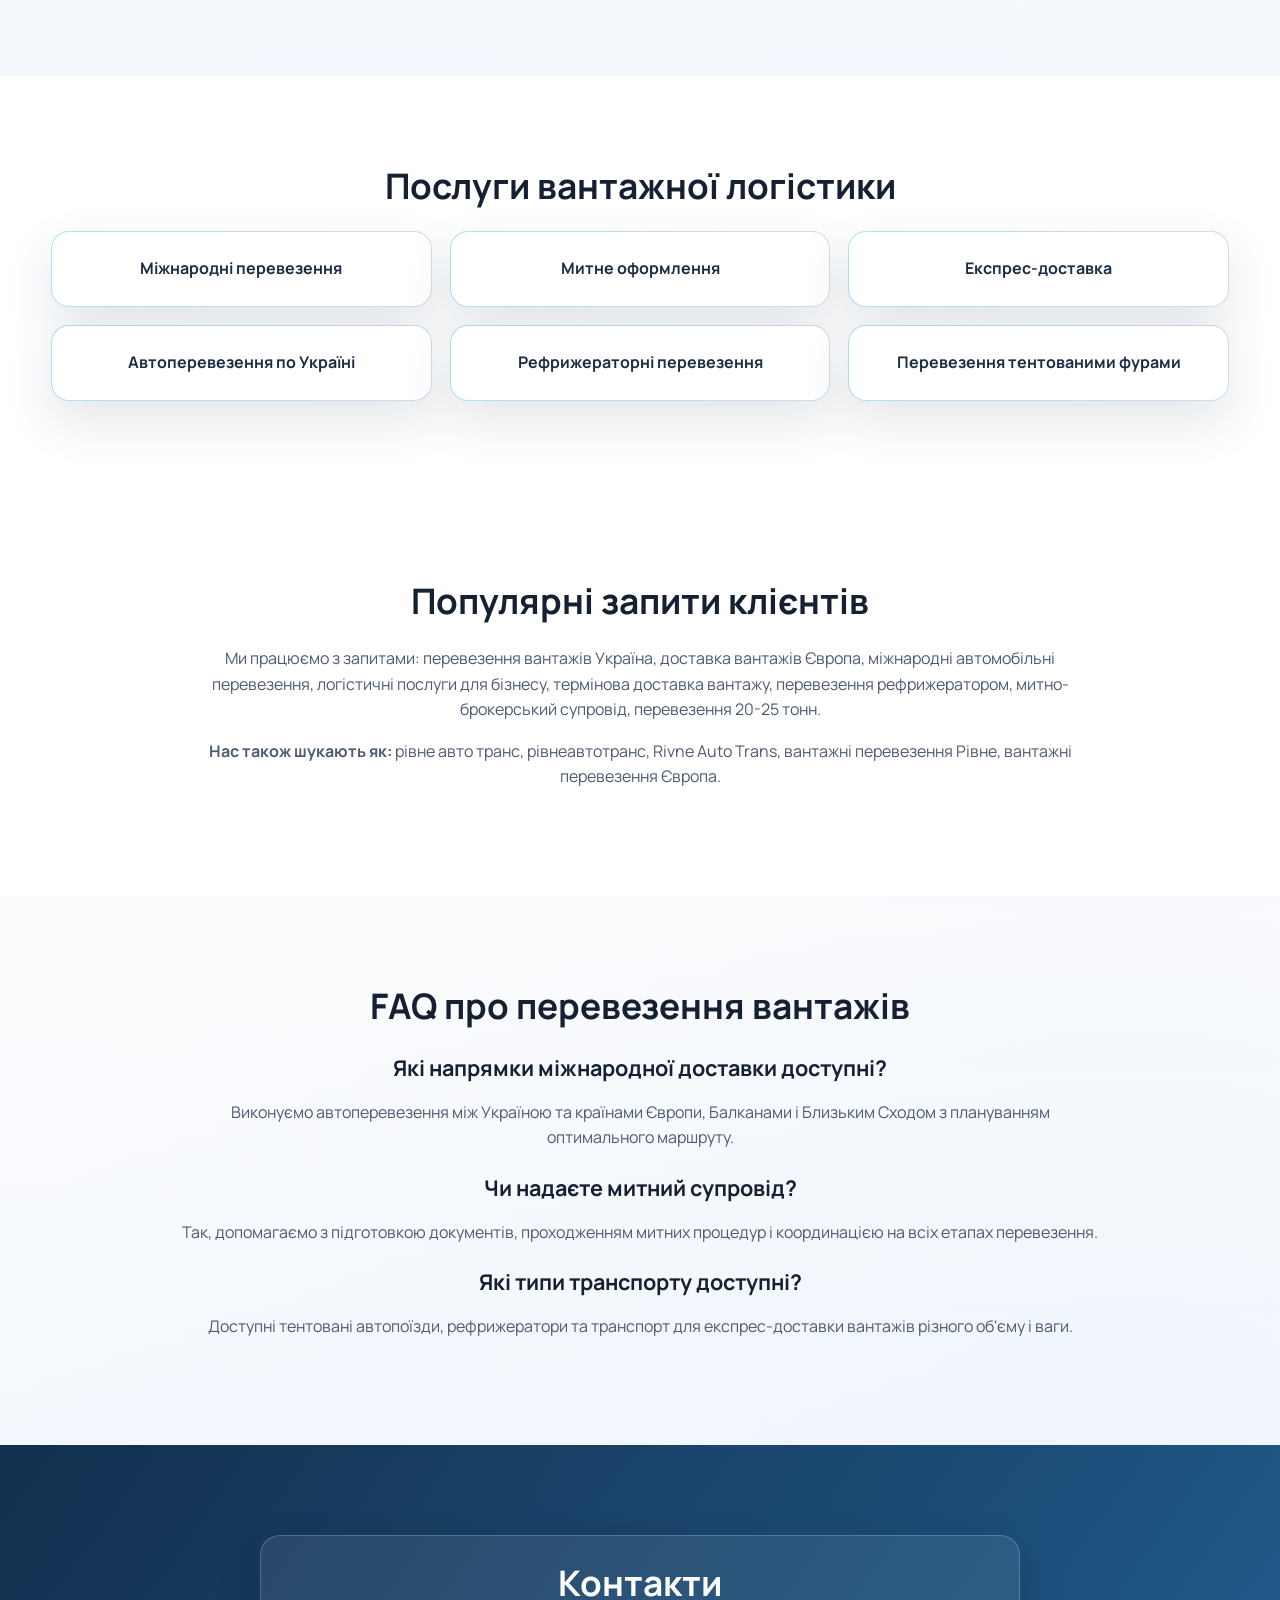
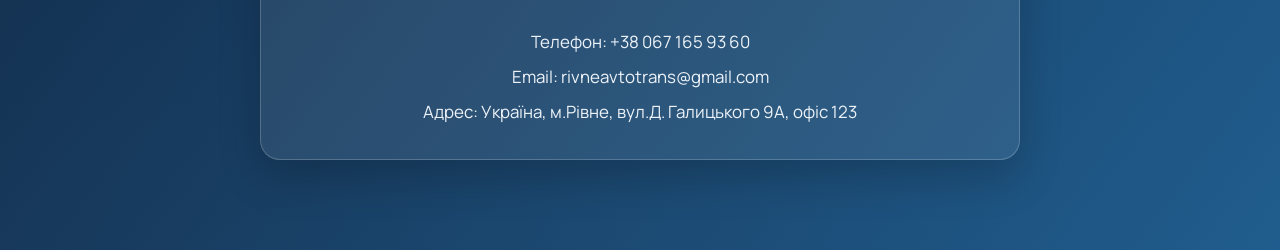
==== commit 7af52f15: "SEO: update metadata and sitemap" ====
--- a/logistics_site/index.html
+++ b/logistics_site/index.html
@@ -3,18 +3,21 @@
 <head>
     <meta charset="UTF-8">
     <meta name="viewport" content="width=device-width, initial-scale=1.0">
-    <title>Вантажні перевезення по Україні та Європі | Міжнародна логістика і доставка</title>
+    <title>РівнеАвтоТранс (Rivne Auto Trans) — вантажні перевезення Рівне, Україна та Європа</title>
     <link rel="canonical" href="https://bogdank1337.github.io/rivneautotrans-site/">
-    <meta name="description" content="Вантажні автоперевезення по Україні, Європі, Балканах і Близькому Сходу: міжнародна логістика, рефрижераторні перевезення, тентовані фури, експрес-доставка, митний супровід.">
+    <meta name="description" content="ТОВ «РівнеАвтоТранс» (рівне авто транс, рівнеавтотранс, Rivne Auto Trans): вантажні перевезення Рівне, Україна та Європа. Тент, рефрижератор, FTL/LTL, експрес-доставка, митний супровід.">
     <meta name="robots" content="index, follow, max-snippet:-1, max-image-preview:large, max-video-preview:-1">
-    <meta name="keywords" content="вантажні перевезення, міжнародні перевезення, логістична компанія, автоперевезення Україна, доставка вантажів Європа, рефрижераторні перевезення, тентовані перевезення, митне оформлення, транспортно-експедиційні послуги, експрес-доставка, перевезення 20 тонн, перевезення 25 тонн, збірні вантажі">
+    <meta name="keywords" content="РівнеАвтоТранс, рівне авто транс, рівнеавтотранс, rivne auto trans, vantazhni perevezennya rivne, вантажні перевезення рівне, вантажні перевезення європа, міжнародні перевезення, логістична компанія, автоперевезення Україна, доставка вантажів Європа, рефрижераторні перевезення, тентовані перевезення, митне оформлення, транспортно-експедиційні послуги, експрес-доставка, перевезення 20 тонн, перевезення 25 тонн, збірні вантажі">
     <meta property="og:type" content="website">
     <meta property="og:locale" content="uk_UA">
-    <meta property="og:title" content="Вантажні перевезення по Україні та Європі">
-    <meta property="og:description" content="Надійні міжнародні та внутрішні автоперевезення для бізнесу: від 1 до 25 тонн, FTL/LTL, рефрижератор, митний супровід.">
+    <meta property="og:site_name" content="РівнеАвтоТранс">
+    <meta property="og:title" content="РівнеАвтоТранс (Rivne Auto Trans) — вантажні перевезення Рівне та Європа">
+    <meta property="og:description" content="Вантажні перевезення з Рівного по Україні та Європі: тент, рефрижератор, FTL/LTL, експрес-доставка, митний супровід.">
     <meta property="og:url" content="https://bogdank1337.github.io/rivneautotrans-site/">
     <meta property="og:image" content="images/photo_2026-02-17_17-40-34-removebg-preview.png">
     <meta name="twitter:card" content="summary_large_image">
+    <meta name="twitter:title" content="РівнеАвтоТранс (Rivne Auto Trans)">
+    <meta name="twitter:description" content="Вантажні перевезення Рівне, Україна та Європа.">
     <link rel="icon" href="images/photo_2026-02-17_17-40-34-removebg-preview.png" type="image/png">
     <link rel="preconnect" href="https://fonts.googleapis.com">
     <link rel="preconnect" href="https://fonts.gstatic.com" crossorigin>
@@ -23,13 +26,21 @@
     <script type="application/ld+json">
     {
       "@context": "https://schema.org",
-      "@type": "TransportationService",
-      "name": "Транспортно-експедиційні послуги",
+      "@type": ["LocalBusiness", "TransportationService"],
+      "name": "ТОВ «РівнеАвтоТранс»",
+      "alternateName": ["Рівне Авто Транс", "Рівнеавтотранс", "Rivne Auto Trans", "RivneAutotrans"],
       "url": "https://bogdank1337.github.io/rivneautotrans-site/",
-      "description": "Міжнародні та внутрішні вантажні перевезення автотранспортом по Україні, Європі, Балканах та Близькому Сходу.",
+      "description": "Вантажні перевезення з Рівного по Україні та Європі: міжнародна логістика, тент, рефрижератор, FTL/LTL, митний супровід.",
       "telephone": "+380671659360",
       "email": "rivneavtotrans@gmail.com",
-      "areaServed": ["Україна", "Європа", "Балкани", "Близький Схід"],
+      "address": {
+        "@type": "PostalAddress",
+        "streetAddress": "вул. Д. Галицького 9А, офіс 123",
+        "addressLocality": "Рівне",
+        "addressCountry": "UA"
+      },
+      "areaServed": ["Рівне", "Україна", "Європа", "Балкани", "Близький Схід"],
+      "keywords": "рівне авто транс, рівнеавтотранс, rivne auto trans, вантажні перевезення рівне, вантажні перевезення європа, міжнародні перевезення",
       "serviceType": [
         "Вантажні автоперевезення",
         "Рефрижераторні перевезення",
@@ -52,7 +63,7 @@
 
     <div class="top-bar">
         <img src="images/photo_2026-02-17_17-40-34-removebg-preview.png" 
-            alt="Логотип транспортно-логістичної компанії" 
+            alt="Логотип РівнеАвтоТранс (Rivne Auto Trans)" 
             class="logo">       
 
         <button class="header-btn" type="button">Зв'яжіться з нами</button>
@@ -61,7 +72,7 @@
 
     <div class="hero-content">
         <h1 class="hero-title">РівнеАвтоТранс</h1>
-        <p>Логістична компанія для внутрішніх і міжнародних перевезень по Україні, Європі, Балканах та Близькому Сходу</p>
+        <p>РівнеАвтоТранс (Rivne Auto Trans) — логістична компанія для внутрішніх і міжнародних перевезень по Україні, Європі, Балканах та Близькому Сходу</p>
         <button class="cta-btn" type="button">Отримати розрахунок</button>
     </div>
 
@@ -127,6 +138,7 @@
     <div class="container">
         <h2>Популярні запити клієнтів</h2>
         <p>Ми працюємо з запитами: перевезення вантажів Україна, доставка вантажів Європа, міжнародні автомобільні перевезення, логістичні послуги для бізнесу, термінова доставка вантажу, перевезення рефрижератором, митно-брокерський супровід, перевезення 20-25 тонн.</p>
+        <p><strong>Нас також шукають як:</strong> рівне авто транс, рівнеавтотранс, Rivne Auto Trans, вантажні перевезення Рівне, вантажні перевезення Європа.</p>
     </div>
 </section>
 
